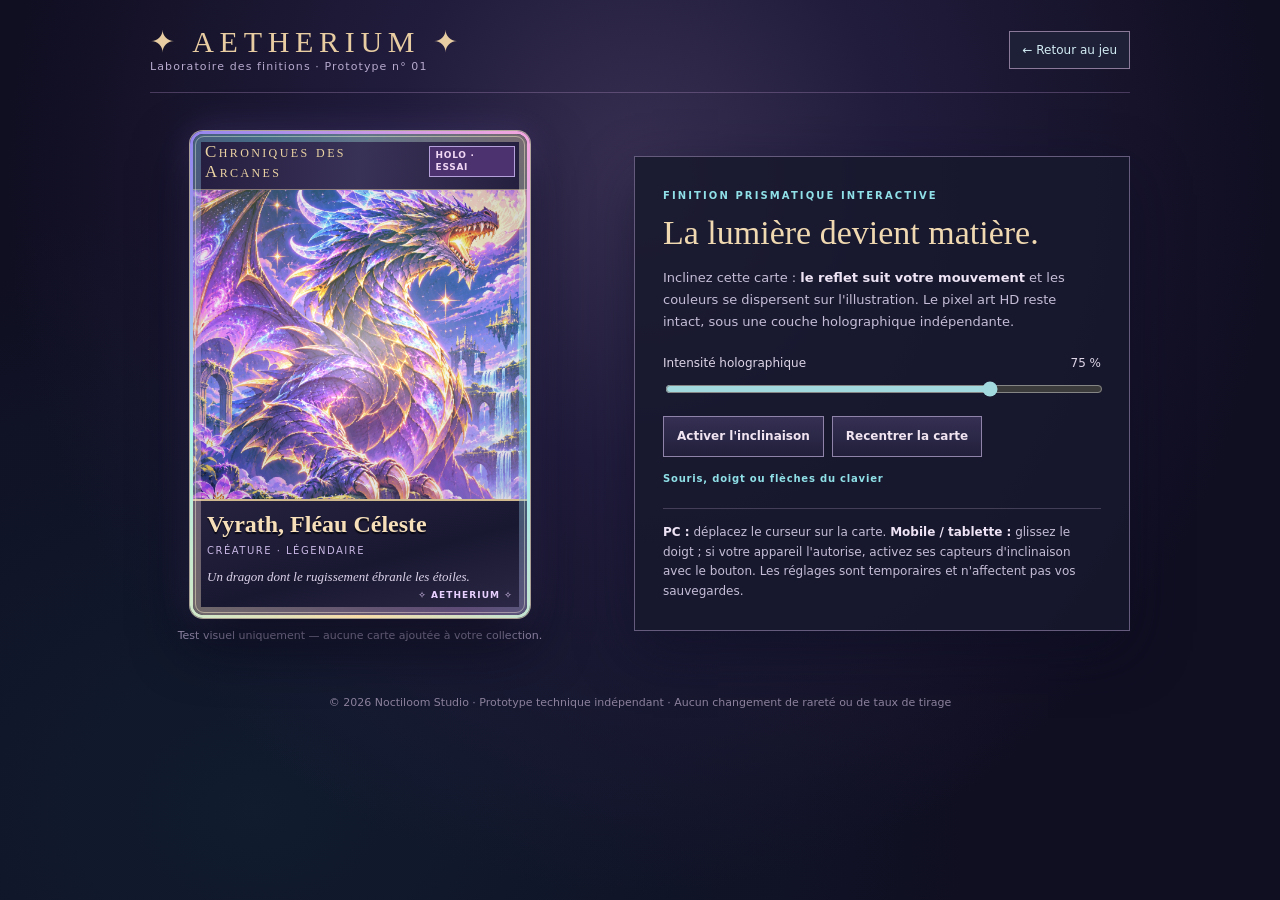
==== holographie.html @ a3ad3810 "feat: isolated interactive holographic card prototype (responsive, foil tilt, reduced motion)" ====
<!doctype html>
<html lang="fr">
<head>
  <meta charset="utf-8">
  <meta name="viewport" content="width=device-width,initial-scale=1,viewport-fit=cover">
  <meta name="theme-color" content="#100e21">
  <title>Aetherium — Prototype holographique</title>
  <style>
    :root{color-scheme:dark;font-family:Georgia,"Times New Roman",serif}
    *{box-sizing:border-box}
    body{margin:0;min-height:100dvh;color:#f1e7fa;background:
      radial-gradient(ellipse at 50% 20%,#393052 0%,#211c3c 28%,transparent 70%),
      radial-gradient(ellipse at 20% 90%,#123a4d50,transparent 53%),
      #100e21}
    .page{width:min(1020px,100%);margin:0 auto;padding:24px max(20px,env(safe-area-inset-right)) 32px;display:flex;flex-direction:column;gap:20px}
    header{display:flex;justify-content:space-between;align-items:center;gap:14px;border-bottom:1px solid #bc99d04d;padding-bottom:16px}
    .brand{font-variant:small-caps;letter-spacing:.19em;color:#e9cda2;font-size:clamp(20px,3vw,30px)}
    .brand small{display:block;font-variant:normal;letter-spacing:.1em;font:11px/1.5 system-ui,sans-serif;color:#b7aacd}
    a{color:#d3ecf4}a:focus-visible,button:focus-visible,input:focus-visible,.card:focus-visible{outline:2px solid #8df5f1;outline-offset:5px}
    .back{font:12px/1.5 system-ui,sans-serif;text-decoration:none;border:1px solid #8b799a;padding:9px 12px;background:#1d2037;white-space:nowrap}
    main{display:grid;grid-template-columns:minmax(270px,420px) minmax(260px,1fr);align-items:center;justify-content:center;gap:clamp(18px,5vw,65px)}
    .stage{min-width:0;display:grid;justify-items:center;perspective:1200px;padding:18px 20px 30px;touch-action:pan-y;user-select:none;-webkit-user-select:none}
    .card{--x:50%;--y:50%;--rx:0deg;--ry:0deg;--a:0deg;--strength:.75;position:relative;isolation:isolate;display:flex;flex-direction:column;width:min(100%,340px);aspect-ratio:3/4.3;border:3px solid transparent;border-radius:13px;overflow:hidden;cursor:crosshair;transform:rotateX(var(--rx)) rotateY(var(--ry));transform-style:preserve-3d;transition:transform 280ms ease,box-shadow 280ms ease;
      background:linear-gradient(160deg,#352d52,#100f28) padding-box,conic-gradient(from var(--a),#f8dca7,#a7f5ed,#9587ee,#f3a7df,#8dedff,#f8dca7) border-box;
      box-shadow:0 0 0 1px #f5e7c9a8,0 24px 55px #070817c9,0 0 35px #9f82e643}
    .card::before{content:"";pointer-events:none;position:absolute;z-index:7;inset:2px;border:1px solid #fff6cd80;border-radius:9px}
    .card::after{content:"";pointer-events:none;position:absolute;z-index:9;inset:0;background:radial-gradient(ellipse 36% 38% at var(--x) var(--y),#ffffffbd,transparent 65%);mix-blend-mode:soft-light;opacity:calc(var(--strength) * .95)}
    .card-top{display:flex;justify-content:space-between;align-items:center;gap:10px;padding:8px 12px 7px;position:relative;z-index:2;border-bottom:1px solid #e6cda582;
      background:linear-gradient(95deg,#241d3f,#393257,#241e3e);color:#ebd3a3;font-size:clamp(12px,2.8vw,17px);letter-spacing:.14em;font-variant:small-caps}
    .mark{font:600 9px/1.3 system-ui,sans-serif;letter-spacing:.08em;color:#f1d7f4;background:#4c3370;padding:3px 6px;border:1px solid #b6a0dc}
    .art{position:relative;flex:1;min-height:0;overflow:hidden;isolation:isolate;background:#15152b;border-bottom:2px solid #d1b98f}
    .art img{display:block;width:100%;height:100%;object-fit:cover;object-position:50% 45%;image-rendering:auto;transform:scale(1.02);filter:none}
    .art .depth{position:absolute;inset:0;pointer-events:none;z-index:1;background:radial-gradient(ellipse at 49% 45%,transparent 28%,#0f123a35 88%)}
    .art .foil{position:absolute;inset:-2%;z-index:2;pointer-events:none;opacity:calc(var(--strength) * .9);mix-blend-mode:screen;
      background:
        repeating-linear-gradient(calc(var(--a) + 70deg),transparent 0 5px,#8ccefc0b 6px,#f6a5fd10 7px,transparent 9px),
        linear-gradient(calc(var(--a) + 35deg),transparent 14%,#d18afe28 23%,#84f6ed69 37%,#fcf5b061 47%,#e184f083 56%,#8edbec55 67%,transparent 78%);
      background-size:100% 100%,185% 185%;
      background-position:center, var(--x) var(--y);
      filter:saturate(1.3)}
    .art .spectral{position:absolute;z-index:3;inset:0;pointer-events:none;opacity:calc(var(--strength) * .9);mix-blend-mode:color-dodge;
      background:radial-gradient(ellipse 52% 36% at var(--x) var(--y),#eafcf7aa 0%,#d3beec33 35%,transparent 75%)}
    .art .facet{position:absolute;inset:0;z-index:4;pointer-events:none;opacity:calc(var(--strength) * .55);mix-blend-mode:screen;
      background:conic-gradient(from var(--a) at 52% 45%,transparent 0deg 48deg,#6bf5f333 65deg,transparent 92deg 180deg,#f6acee4d 203deg,transparent 225deg 290deg,#edcd7e32 315deg,transparent 340deg)}
    .details{position:relative;z-index:2;padding:10px 14px 14px;min-height:110px;display:flex;flex-direction:column;gap:4px;
      background:linear-gradient(165deg,#26223e,#191831 54%,#2d2947)}
    .details h1{font-size:clamp(18px,4.8vw,24px);line-height:1.13;margin:0;color:#f6dfb9;text-shadow:0 2px 1px #080714}
    .details .type{font:10px/1.5 system-ui,sans-serif;letter-spacing:.15em;text-transform:uppercase;color:#c8b7e4}
    .details p{margin:5px 0 0;font:italic clamp(11px,2.6vw,13px)/1.5 Georgia,serif;color:#ddd3eb}
    .seal{margin-top:auto;align-self:flex-end;font:600 9px/1.2 system-ui,sans-serif;letter-spacing:.12em;color:#e9d1ff}
    .card .iridescent{position:absolute;z-index:8;inset:0;pointer-events:none;border:8px solid transparent;border-image:linear-gradient(calc(var(--a) + 45deg),#f8e7c6a3,#70d9e2a8,#ce9ae28c,#f8e7c6a3) 1;opacity:calc(var(--strength) * .8)}
    .note{font:11px/1.5 system-ui,sans-serif;color:#ab9fc0;text-align:center;margin:10px 0 0}
    .panel{padding:clamp(15px,2.7vw,28px);background:#17182dd9;border:1px solid #645b7d;box-shadow:0 20px 55px #0a0c217a}
    .eyebrow{font:600 10px/1.4 system-ui,sans-serif;letter-spacing:.21em;color:#8fe0e7;text-transform:uppercase}
    h2{font-size:clamp(24px,3.6vw,34px);font-weight:400;line-height:1.2;color:#f0d9b1;margin:10px 0 12px}
    .panel p{font:13px/1.7 system-ui,sans-serif;color:#c5bdd7}
    .panel strong{color:#eee4f5}
    .panel .controls{margin:21px 0 0;display:flex;flex-direction:column;gap:15px}
    .control-label{display:flex;justify-content:space-between;align-items:center;font:12px/1.5 system-ui,sans-serif;color:#ded5e7;margin-bottom:7px}
    input[type=range]{width:100%;accent-color:#a1d9de;cursor:pointer}
    button{font:600 12px/1.4 system-ui,sans-serif;padding:11px 13px;color:#f2e5f2;border:1px solid #8f83a9;background:linear-gradient(#363054,#211f3a);cursor:pointer}
    button:disabled{opacity:.48;cursor:not-allowed}
    .buttons{display:flex;gap:8px;flex-wrap:wrap}
    .help{margin-top:18px;border-top:1px solid #6d607e87;padding-top:14px}
    .help p{font-size:12px;line-height:1.65;margin:0}
    #status{min-height:18px}
    footer{font:11px/1.6 system-ui,sans-serif;text-align:center;color:#8c819d}
    @media(max-width:700px){
      .page{padding:14px 15px 24px;gap:14px}
      main{grid-template-columns:1fr;gap:0}
      .stage{padding:8px 12px 24px}
      .card{width:min(76vw,335px)}
      .panel{max-width:500px;margin:auto}
      .back{font-size:11px}
    }
    @media(max-width:400px){.card{width:min(83vw,320px)}.details{min-height:99px;padding:9px 12px 11px}}
    @media(prefers-reduced-motion:reduce){
      *,*::before,*::after{animation:none!important;transition:none!important;scroll-behavior:auto!important}
      .card{transform:none!important}
    }
  </style>
</head>
<body>
  <div class="page">
    <header>
      <div class="brand">✦ AETHERIUM ✦<small>Laboratoire des finitions · Prototype n° 01</small></div>
      <a class="back" href="./">← Retour au jeu</a>
    </header>
    <main>
      <div class="stage">
        <article id="card" class="card" tabindex="0" aria-label="Prototype de carte holographique Vyrath, Fléau Céleste. Déplacez la souris, le doigt, ou utilisez les flèches du clavier.">
          <div class="card-top"><span>Chroniques des Arcanes</span><span class="mark">HOLO · ESSAI</span></div>
          <div class="art">
            <img src="./assets/cards/vyrath-fleau-celeste.webp" alt="Illustration originale en pixel art HD de Vyrath, Fléau Céleste" draggable="false">
            <div class="depth"></div><div class="foil"></div><div class="facet"></div><div class="spectral"></div>
          </div>
          <div class="details">
            <h1>Vyrath, Fléau Céleste</h1>
            <div class="type">Créature · Légendaire</div>
            <p>Un dragon dont le rugissement ébranle les étoiles.</p>
            <div class="seal">✧ AETHERIUM ✧</div>
          </div>
          <div class="iridescent"></div>
        </article>
        <p class="note">Test visuel uniquement — aucune carte ajoutée à votre collection.</p>
      </div>
      <section class="panel" aria-label="Réglages du prototype">
        <span class="eyebrow">Finition prismatique interactive</span>
        <h2>La lumière devient matière.</h2>
        <p>Inclinez cette carte : <strong>le reflet suit votre mouvement</strong> et les couleurs se dispersent sur l'illustration. Le pixel art HD reste intact, sous une couche holographique indépendante.</p>
        <div class="controls">
          <div>
            <label class="control-label" for="intensity"><span>Intensité holographique</span><output id="value" for="intensity">75 %</output></label>
            <input id="intensity" type="range" min="0" max="100" value="75" step="5">
          </div>
          <div class="buttons">
            <button id="tilt" type="button" hidden>Activer l'inclinaison</button>
            <button id="reset" type="button">Recentrer la carte</button>
          </div>
          <div id="status" role="status" aria-live="polite" class="eyebrow" style="letter-spacing:.08em;text-transform:none">Souris, doigt ou flèches du clavier</div>
        </div>
        <div class="help">
          <p><strong>PC :</strong> déplacez le curseur sur la carte. <strong>Mobile / tablette :</strong> glissez le doigt ; si votre appareil l'autorise, activez ses capteurs d'inclinaison avec le bouton. Les réglages sont temporaires et n'affectent pas vos sauvegardes.</p>
        </div>
      </section>
    </main>
    <footer>© 2026 Noctiloom Studio · Prototype technique indépendant · Aucun changement de rareté ou de taux de tirage</footer>
  </div>
  <script>
  (() => {
    'use strict';
    const card=document.querySelector('#card');
    const intensity=document.querySelector('#intensity');
    const value=document.querySelector('#value');
    const tilt=document.querySelector('#tilt');
    const reset=document.querySelector('#reset');
    const status=document.querySelector('#status');
    const reduced=window.matchMedia('(prefers-reduced-motion: reduce)').matches;
    const canOrient=typeof window.DeviceOrientationEvent !== 'undefined' && window.isSecureContext;
    let gyro=false, pending=0, lastX=.5, lastY=.5;
    const clamp=(x,min,max)=>Math.max(min,Math.min(max,x));
    function render(x,y){
      lastX=clamp(x,0,1);lastY=clamp(y,0,1);
      if(pending)cancelAnimationFrame(pending);
      pending=requestAnimationFrame(()=>{
        pending=0;
        card.style.setProperty('--x',(lastX*100).toFixed(2)+'%');
        card.style.setProperty('--y',(lastY*100).toFixed(2)+'%');
        card.style.setProperty('--a',Math.round((lastX*.75+lastY*.25)*360)+'deg');
        card.style.setProperty('--ry',reduced?'0deg':((lastX-.5)*24).toFixed(2)+'deg');
        card.style.setProperty('--rx',reduced?'0deg':((.5-lastY)*20).toFixed(2)+'deg');
      });
    }
    function point(event){
      if(gyro)return;
      const rect=card.getBoundingClientRect();
      render((event.clientX-rect.left)/rect.width,(event.clientY-rect.top)/rect.height);
    }
    card.addEventListener('pointermove',point,{passive:true});
    card.addEventListener('pointerdown',point,{passive:true});
    card.addEventListener('pointerleave',e=>{if(!gyro && e.pointerType==='mouse')render(.5,.5)});
    card.addEventListener('keydown',e=>{
      const step=.08;
      const changes={ArrowLeft:[-step,0],ArrowRight:[step,0],ArrowUp:[0,-step],ArrowDown:[0,step]};
      if(!changes[e.key])return;
      e.preventDefault();render(lastX+changes[e.key][0],lastY+changes[e.key][1]);
    });
    intensity.addEventListener('input',()=>{
      const v=Number(intensity.value);card.style.setProperty('--strength',(v/100).toFixed(2));value.textContent=v+' %';
    });
    reset.addEventListener('click',()=>{gyro=false;render(.5,.5);status.textContent='Carte recentrée — contrôle tactile / souris';tilt.textContent='Activer l’inclinaison'});
    function orient(e){
      if(!gyro||e.gamma==null||e.beta==null)return;
      render(clamp(.5+e.gamma/80,.03,.97),clamp(.5+(e.beta-35)/100,.03,.97));
    }
    if(canOrient){
      tilt.hidden=false;
      tilt.addEventListener('click',async()=>{
        if(gyro){gyro=false;tilt.textContent='Activer l’inclinaison';status.textContent='Contrôle tactile / souris';return}
        try{
          if(typeof DeviceOrientationEvent.requestPermission==='function'){
            const permission=await DeviceOrientationEvent.requestPermission();
            if(permission!=='granted'){status.textContent='Capteur refusé : le glissement du doigt reste disponible.';return}
          }
          if(!window.__aetheriumHoloOrientationBound){
            window.addEventListener('deviceorientation',orient,{passive:true});
            window.__aetheriumHoloOrientationBound=true;
          }
          gyro=true;tilt.textContent='Désactiver l’inclinaison';status.textContent='Inclinaison active (si capteur disponible)';
        }catch(_){status.textContent='Capteur indisponible : utilisez votre doigt.'}
      });
    }
    document.addEventListener('visibilitychange',()=>{if(document.hidden){gyro=false;render(.5,.5)}});
    render(.5,.5);
  })();
  </script>
</body>
</html>
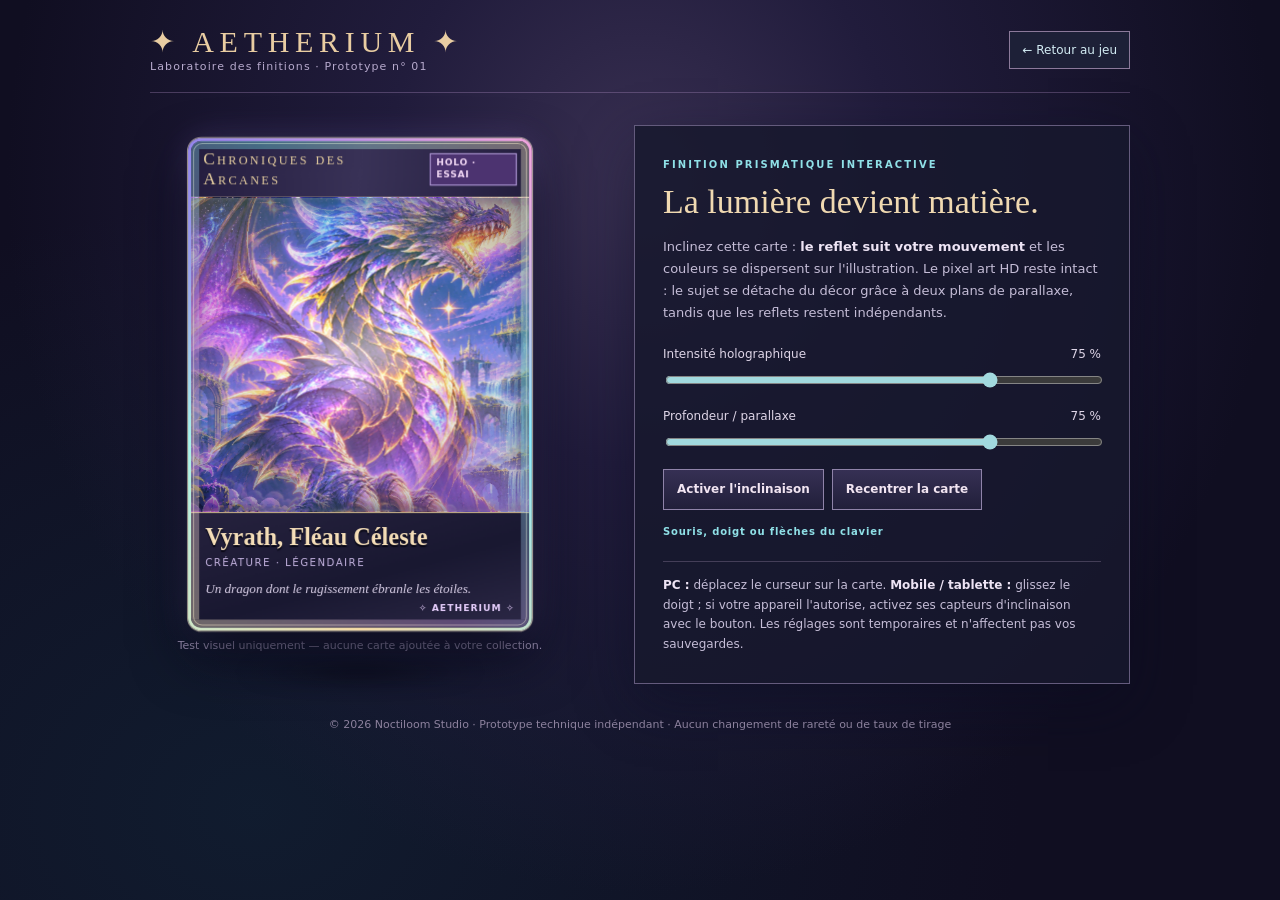
==== commit 6cf23173: "feat(holo): layered 2.5D parallax, adjustable depth and responsive lighting" ====
--- a/holographie.html
+++ b/holographie.html
@@ -19,28 +19,37 @@
     a{color:#d3ecf4}a:focus-visible,button:focus-visible,input:focus-visible,.card:focus-visible{outline:2px solid #8df5f1;outline-offset:5px}
     .back{font:12px/1.5 system-ui,sans-serif;text-decoration:none;border:1px solid #8b799a;padding:9px 12px;background:#1d2037;white-space:nowrap}
     main{display:grid;grid-template-columns:minmax(270px,420px) minmax(260px,1fr);align-items:center;justify-content:center;gap:clamp(18px,5vw,65px)}
-    .stage{min-width:0;display:grid;justify-items:center;perspective:1200px;padding:18px 20px 30px;touch-action:pan-y;user-select:none;-webkit-user-select:none}
-    .card{--x:50%;--y:50%;--rx:0deg;--ry:0deg;--a:0deg;--strength:.75;position:relative;isolation:isolate;display:flex;flex-direction:column;width:min(100%,340px);aspect-ratio:3/4.3;border:3px solid transparent;border-radius:13px;overflow:hidden;cursor:crosshair;transform:rotateX(var(--rx)) rotateY(var(--ry));transform-style:preserve-3d;transition:transform 280ms ease,box-shadow 280ms ease;
+    .stage{min-width:0;display:grid;justify-items:center;perspective:1050px;padding:28px 20px 42px;touch-action:pan-y;user-select:none;-webkit-user-select:none;position:relative}
+    .stage::before{content:"";position:absolute;pointer-events:none;bottom:11px;left:50%;width:min(65%,240px);height:26px;transform:translateX(-50%);border-radius:50%;background:radial-gradient(ellipse,#03030caf,transparent 70%);filter:blur(9px)}
+    .card{--x:50%;--y:50%;--rx:0deg;--ry:0deg;--a:0deg;--strength:.75;--bgx:0px;--bgy:0px;--fgx:0px;--fgy:0px;--shadowx:0px;--shadowy:0px;position:relative;isolation:isolate;display:flex;flex-direction:column;width:min(100%,340px);aspect-ratio:3/4.3;border:3px solid transparent;border-radius:13px;overflow:hidden;cursor:crosshair;transform:rotateX(var(--rx)) rotateY(var(--ry)) translateZ(12px);transform-style:preserve-3d;transition:transform 160ms ease-out,box-shadow 160ms ease-out;will-change:transform;
       background:linear-gradient(160deg,#352d52,#100f28) padding-box,conic-gradient(from var(--a),#f8dca7,#a7f5ed,#9587ee,#f3a7df,#8dedff,#f8dca7) border-box;
-      box-shadow:0 0 0 1px #f5e7c9a8,0 24px 55px #070817c9,0 0 35px #9f82e643}
+      box-shadow:0 0 0 1px #f5e7c9a8,var(--shadowx) calc(24px + var(--shadowy)) 55px #070817d9,0 0 35px #9f82e643}
     .card::before{content:"";pointer-events:none;position:absolute;z-index:7;inset:2px;border:1px solid #fff6cd80;border-radius:9px}
     .card::after{content:"";pointer-events:none;position:absolute;z-index:9;inset:0;background:radial-gradient(ellipse 36% 38% at var(--x) var(--y),#ffffffbd,transparent 65%);mix-blend-mode:soft-light;opacity:calc(var(--strength) * .95)}
     .card-top{display:flex;justify-content:space-between;align-items:center;gap:10px;padding:8px 12px 7px;position:relative;z-index:2;border-bottom:1px solid #e6cda582;
       background:linear-gradient(95deg,#241d3f,#393257,#241e3e);color:#ebd3a3;font-size:clamp(12px,2.8vw,17px);letter-spacing:.14em;font-variant:small-caps}
     .mark{font:600 9px/1.3 system-ui,sans-serif;letter-spacing:.08em;color:#f1d7f4;background:#4c3370;padding:3px 6px;border:1px solid #b6a0dc}
     .art{position:relative;flex:1;min-height:0;overflow:hidden;isolation:isolate;background:#15152b;border-bottom:2px solid #d1b98f}
-    .art img{display:block;width:100%;height:100%;object-fit:cover;object-position:50% 45%;image-rendering:auto;transform:scale(1.02);filter:none}
-    .art .depth{position:absolute;inset:0;pointer-events:none;z-index:1;background:radial-gradient(ellipse at 49% 45%,transparent 28%,#0f123a35 88%)}
-    .art .foil{position:absolute;inset:-2%;z-index:2;pointer-events:none;opacity:calc(var(--strength) * .9);mix-blend-mode:screen;
+    .art img{display:block;width:100%;height:100%;object-fit:cover;object-position:50% 45%;image-rendering:auto;filter:none}
+    /* A 2.5D pass uses the same approved illustration twice, at different depths.
+       The central mask keeps the subject in front while outer scenery falls behind.
+       No blur or resampling is baked into the original pixel-art asset. */
+    .art .backdrop{position:absolute;inset:0;z-index:0;transform:translate3d(var(--bgx),var(--bgy),0) scale(1.095);transition:transform 115ms ease-out}
+    .art .foreground{position:absolute;inset:0;z-index:2;transform:translate3d(var(--fgx),var(--fgy),0) scale(1.045);transition:transform 115ms ease-out;
+      -webkit-mask-image:radial-gradient(ellipse 63% 67% at 52% 49%,#000 33%,#000e 50%,#0008 69%,transparent 97%);
+      mask-image:radial-gradient(ellipse 63% 67% at 52% 49%,#000 33%,#000e 50%,#0008 69%,transparent 97%)}
+    .art .depth{position:absolute;inset:0;pointer-events:none;z-index:3;background:radial-gradient(ellipse at 49% 45%,transparent 28%,#0f123a55 88%)}
+    .art .depth::before{content:"";position:absolute;inset:0;box-shadow:inset 0 0 24px #08091ed9,inset 0 0 4px #d8b9f273;pointer-events:none}
+    .art .foil{position:absolute;inset:-2%;z-index:4;pointer-events:none;opacity:calc(var(--strength) * .9);mix-blend-mode:screen;
       background:
         repeating-linear-gradient(calc(var(--a) + 70deg),transparent 0 5px,#8ccefc0b 6px,#f6a5fd10 7px,transparent 9px),
         linear-gradient(calc(var(--a) + 35deg),transparent 14%,#d18afe28 23%,#84f6ed69 37%,#fcf5b061 47%,#e184f083 56%,#8edbec55 67%,transparent 78%);
       background-size:100% 100%,185% 185%;
       background-position:center, var(--x) var(--y);
       filter:saturate(1.3)}
-    .art .spectral{position:absolute;z-index:3;inset:0;pointer-events:none;opacity:calc(var(--strength) * .9);mix-blend-mode:color-dodge;
+    .art .spectral{position:absolute;z-index:6;inset:0;pointer-events:none;opacity:calc(var(--strength) * .9);mix-blend-mode:color-dodge;
       background:radial-gradient(ellipse 52% 36% at var(--x) var(--y),#eafcf7aa 0%,#d3beec33 35%,transparent 75%)}
-    .art .facet{position:absolute;inset:0;z-index:4;pointer-events:none;opacity:calc(var(--strength) * .55);mix-blend-mode:screen;
+    .art .facet{position:absolute;inset:0;z-index:5;pointer-events:none;opacity:calc(var(--strength) * .55);mix-blend-mode:screen;
       background:conic-gradient(from var(--a) at 52% 45%,transparent 0deg 48deg,#6bf5f333 65deg,transparent 92deg 180deg,#f6acee4d 203deg,transparent 225deg 290deg,#edcd7e32 315deg,transparent 340deg)}
     .details{position:relative;z-index:2;padding:10px 14px 14px;min-height:110px;display:flex;flex-direction:column;gap:4px;
       background:linear-gradient(165deg,#26223e,#191831 54%,#2d2947)}
@@ -91,7 +100,8 @@
         <article id="card" class="card" tabindex="0" aria-label="Prototype de carte holographique Vyrath, Fléau Céleste. Déplacez la souris, le doigt, ou utilisez les flèches du clavier.">
           <div class="card-top"><span>Chroniques des Arcanes</span><span class="mark">HOLO · ESSAI</span></div>
           <div class="art">
-            <img src="./assets/cards/vyrath-fleau-celeste.webp" alt="Illustration originale en pixel art HD de Vyrath, Fléau Céleste" draggable="false">
+            <img class="backdrop" src="./assets/cards/vyrath-fleau-celeste.webp" alt="Illustration originale en pixel art HD de Vyrath, Fléau Céleste" draggable="false">
+            <img class="foreground" src="./assets/cards/vyrath-fleau-celeste.webp" alt="" aria-hidden="true" draggable="false">
             <div class="depth"></div><div class="foil"></div><div class="facet"></div><div class="spectral"></div>
           </div>
           <div class="details">
@@ -107,11 +117,15 @@
       <section class="panel" aria-label="Réglages du prototype">
         <span class="eyebrow">Finition prismatique interactive</span>
         <h2>La lumière devient matière.</h2>
-        <p>Inclinez cette carte : <strong>le reflet suit votre mouvement</strong> et les couleurs se dispersent sur l'illustration. Le pixel art HD reste intact, sous une couche holographique indépendante.</p>
+        <p>Inclinez cette carte : <strong>le reflet suit votre mouvement</strong> et les couleurs se dispersent sur l'illustration. Le pixel art HD reste intact : le sujet se détache du décor grâce à deux plans de parallaxe, tandis que les reflets restent indépendants.</p>
         <div class="controls">
           <div>
             <label class="control-label" for="intensity"><span>Intensité holographique</span><output id="value" for="intensity">75 %</output></label>
             <input id="intensity" type="range" min="0" max="100" value="75" step="5">
+          </div>
+          <div>
+            <label class="control-label" for="depth"><span>Profondeur / parallaxe</span><output id="depth-value" for="depth">75 %</output></label>
+            <input id="depth" type="range" min="0" max="100" value="75" step="5">
           </div>
           <div class="buttons">
             <button id="tilt" type="button" hidden>Activer l'inclinaison</button>
@@ -132,6 +146,8 @@
     const card=document.querySelector('#card');
     const intensity=document.querySelector('#intensity');
     const value=document.querySelector('#value');
+    const depth=document.querySelector('#depth');
+    const depthValue=document.querySelector('#depth-value');
     const tilt=document.querySelector('#tilt');
     const reset=document.querySelector('#reset');
     const status=document.querySelector('#status');
@@ -147,8 +163,16 @@
         card.style.setProperty('--x',(lastX*100).toFixed(2)+'%');
         card.style.setProperty('--y',(lastY*100).toFixed(2)+'%');
         card.style.setProperty('--a',Math.round((lastX*.75+lastY*.25)*360)+'deg');
-        card.style.setProperty('--ry',reduced?'0deg':((lastX-.5)*24).toFixed(2)+'deg');
-        card.style.setProperty('--rx',reduced?'0deg':((.5-lastY)*20).toFixed(2)+'deg');
+        const amount=reduced?0:Number(depth.value)/100;
+        const dx=(lastX-.5)*2,dy=(lastY-.5)*2;
+        card.style.setProperty('--bgx',(-dx*5*amount).toFixed(2)+'px');
+        card.style.setProperty('--bgy',(-dy*5*amount).toFixed(2)+'px');
+        card.style.setProperty('--fgx',(dx*12*amount).toFixed(2)+'px');
+        card.style.setProperty('--fgy',(dy*10*amount).toFixed(2)+'px');
+        card.style.setProperty('--shadowx',(-dx*16*amount).toFixed(2)+'px');
+        card.style.setProperty('--shadowy',(-dy*6*amount).toFixed(2)+'px');
+        card.style.setProperty('--ry',reduced?'0deg':(dx*15*amount).toFixed(2)+'deg');
+        card.style.setProperty('--rx',reduced?'0deg':(-dy*13*amount).toFixed(2)+'deg');
       });
     }
     function point(event){
@@ -168,6 +192,7 @@
     intensity.addEventListener('input',()=>{
       const v=Number(intensity.value);card.style.setProperty('--strength',(v/100).toFixed(2));value.textContent=v+' %';
     });
+    depth.addEventListener('input',()=>{depthValue.textContent=depth.value+' %';render(lastX,lastY)});
     reset.addEventListener('click',()=>{gyro=false;render(.5,.5);status.textContent='Carte recentrée — contrôle tactile / souris';tilt.textContent='Activer l’inclinaison'});
     function orient(e){
       if(!gyro||e.gamma==null||e.beta==null)return;
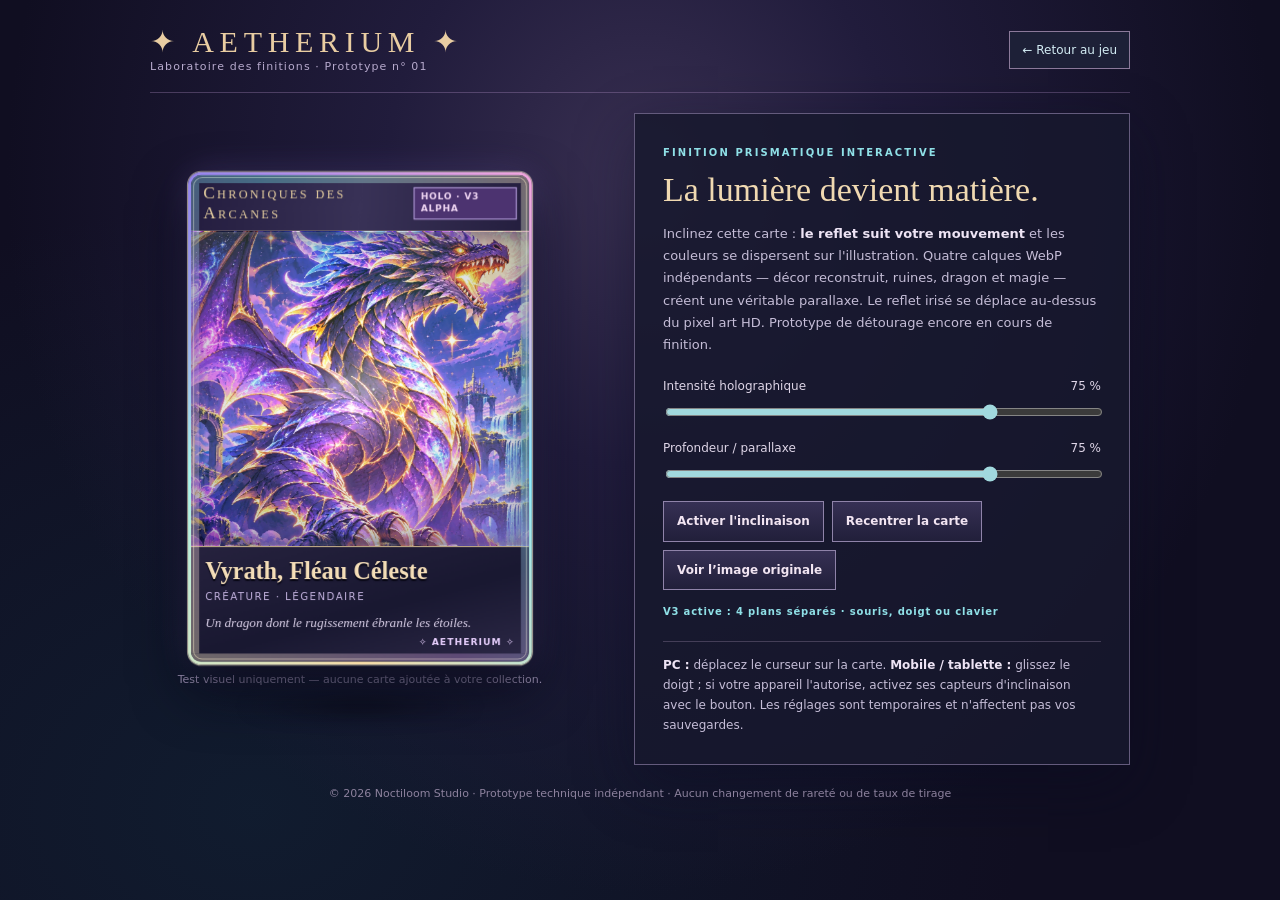
==== commit 1e03c15e: "feat: Vyrath holography V3 alpha with true RGBA layers and A/B static comparison" ====
--- a/holographie.html
+++ b/holographie.html
@@ -21,7 +21,7 @@
     main{display:grid;grid-template-columns:minmax(270px,420px) minmax(260px,1fr);align-items:center;justify-content:center;gap:clamp(18px,5vw,65px)}
     .stage{min-width:0;display:grid;justify-items:center;perspective:1050px;padding:28px 20px 42px;touch-action:pan-y;user-select:none;-webkit-user-select:none;position:relative}
     .stage::before{content:"";position:absolute;pointer-events:none;bottom:11px;left:50%;width:min(65%,240px);height:26px;transform:translateX(-50%);border-radius:50%;background:radial-gradient(ellipse,#03030caf,transparent 70%);filter:blur(9px)}
-    .card{--x:50%;--y:50%;--rx:0deg;--ry:0deg;--a:0deg;--strength:.75;--bgx:0px;--bgy:0px;--fgx:0px;--fgy:0px;--shadowx:0px;--shadowy:0px;position:relative;isolation:isolate;display:flex;flex-direction:column;width:min(100%,340px);aspect-ratio:3/4.3;border:3px solid transparent;border-radius:13px;overflow:hidden;cursor:crosshair;transform:rotateX(var(--rx)) rotateY(var(--ry)) translateZ(12px);transform-style:preserve-3d;transition:transform 160ms ease-out,box-shadow 160ms ease-out;will-change:transform;
+    .card{--x:50%;--y:50%;--rx:0deg;--ry:0deg;--a:0deg;--strength:.75;--bgx:0px;--bgy:0px;--fgx:0px;--fgy:0px;--mdx:0px;--mdy:0px;--mgx:0px;--mgy:0px;--shadowx:0px;--shadowy:0px;position:relative;isolation:isolate;display:flex;flex-direction:column;width:min(100%,340px);aspect-ratio:3/4.3;border:3px solid transparent;border-radius:13px;overflow:hidden;cursor:crosshair;transform:rotateX(var(--rx)) rotateY(var(--ry)) translateZ(12px);transform-style:preserve-3d;transition:transform 160ms ease-out,box-shadow 160ms ease-out;will-change:transform;
       background:linear-gradient(160deg,#352d52,#100f28) padding-box,conic-gradient(from var(--a),#f8dca7,#a7f5ed,#9587ee,#f3a7df,#8dedff,#f8dca7) border-box;
       box-shadow:0 0 0 1px #f5e7c9a8,var(--shadowx) calc(24px + var(--shadowy)) 55px #070817d9,0 0 35px #9f82e643}
     .card::before{content:"";pointer-events:none;position:absolute;z-index:7;inset:2px;border:1px solid #fff6cd80;border-radius:9px}
@@ -30,26 +30,30 @@
       background:linear-gradient(95deg,#241d3f,#393257,#241e3e);color:#ebd3a3;font-size:clamp(12px,2.8vw,17px);letter-spacing:.14em;font-variant:small-caps}
     .mark{font:600 9px/1.3 system-ui,sans-serif;letter-spacing:.08em;color:#f1d7f4;background:#4c3370;padding:3px 6px;border:1px solid #b6a0dc}
     .art{position:relative;flex:1;min-height:0;overflow:hidden;isolation:isolate;background:#15152b;border-bottom:2px solid #d1b98f}
-    .art img{display:block;width:100%;height:100%;object-fit:cover;object-position:50% 45%;image-rendering:auto;filter:none}
-    /* A 2.5D pass uses the same approved illustration twice, at different depths.
-       The central mask keeps the subject in front while outer scenery falls behind.
-       No blur or resampling is baked into the original pixel-art asset. */
-    .art .backdrop{position:absolute;inset:0;z-index:0;transform:translate3d(var(--bgx),var(--bgy),0) scale(1.095);transition:transform 115ms ease-out}
-    .art .foreground{position:absolute;inset:0;z-index:2;transform:translate3d(var(--fgx),var(--fgy),0) scale(1.045);transition:transform 115ms ease-out;
-      -webkit-mask-image:radial-gradient(ellipse 63% 67% at 52% 49%,#000 33%,#000e 50%,#0008 69%,transparent 97%);
-      mask-image:radial-gradient(ellipse 63% 67% at 52% 49%,#000 33%,#000e 50%,#0008 69%,transparent 97%)}
-    .art .depth{position:absolute;inset:0;pointer-events:none;z-index:3;background:radial-gradient(ellipse at 49% 45%,transparent 28%,#0f123a55 88%)}
-    .art .depth::before{content:"";position:absolute;inset:0;box-shadow:inset 0 0 24px #08091ed9,inset 0 0 4px #d8b9f273;pointer-events:none}
-    .art .foil{position:absolute;inset:-2%;z-index:4;pointer-events:none;opacity:calc(var(--strength) * .9);mix-blend-mode:screen;
+    .art img{display:block;position:absolute;inset:0;width:100%;height:100%;object-fit:cover;object-position:50% 45%;image-rendering:auto;filter:none;pointer-events:none}
+    /* V3: four physically independent, transparent authored layers.
+       The original source art remains the fallback and comparison baseline.
+       Matching image transforms preserve pixel alignment at neutral tilt. */
+    .art .fallback{z-index:0;transform:scale(1.085);transition:opacity 180ms ease}
+    .art .layer{opacity:0;transform-origin:center;transition:transform 105ms ease-out,opacity 220ms ease}
+    .art.has-layers:not(.is-flat) .layer{opacity:1}
+    .art.has-layers:not(.is-flat) .fallback{opacity:0}
+    .art .backdrop{z-index:1;transform:translate3d(var(--bgx),var(--bgy),0) scale(1.085)}
+    .art .midground{z-index:2;transform:translate3d(var(--mdx),var(--mdy),0) scale(1.085)}
+    .art .foreground{z-index:3;transform:translate3d(var(--fgx),var(--fgy),0) scale(1.085)}
+    .art .magic{z-index:4;transform:translate3d(var(--mgx),var(--mgy),0) scale(1.085);mix-blend-mode:screen}
+    .art .depth{position:absolute;inset:0;pointer-events:none;z-index:5;background:radial-gradient(ellipse at 49% 45%,transparent 28%,#0f123a45 88%)}
+    .art .depth::before{content:"";position:absolute;inset:0;box-shadow:inset 0 0 24px #08091ec1,inset 0 0 4px #d8b9f273;pointer-events:none}
+    .art .foil{position:absolute;inset:-2%;z-index:6;pointer-events:none;opacity:calc(var(--strength) * .75);mix-blend-mode:screen;
       background:
-        repeating-linear-gradient(calc(var(--a) + 70deg),transparent 0 5px,#8ccefc0b 6px,#f6a5fd10 7px,transparent 9px),
-        linear-gradient(calc(var(--a) + 35deg),transparent 14%,#d18afe28 23%,#84f6ed69 37%,#fcf5b061 47%,#e184f083 56%,#8edbec55 67%,transparent 78%);
+        repeating-linear-gradient(calc(var(--a) + 70deg),transparent 0 5px,#8ccefc08 6px,#f6a5fd10 7px,transparent 9px),
+        linear-gradient(calc(var(--a) + 35deg),transparent 14%,#d18afe23 23%,#84f6ed55 37%,#fcf5b04d 47%,#e184f06f 56%,#8edbec42 67%,transparent 78%);
       background-size:100% 100%,185% 185%;
       background-position:center, var(--x) var(--y);
-      filter:saturate(1.3)}
-    .art .spectral{position:absolute;z-index:6;inset:0;pointer-events:none;opacity:calc(var(--strength) * .9);mix-blend-mode:color-dodge;
-      background:radial-gradient(ellipse 52% 36% at var(--x) var(--y),#eafcf7aa 0%,#d3beec33 35%,transparent 75%)}
-    .art .facet{position:absolute;inset:0;z-index:5;pointer-events:none;opacity:calc(var(--strength) * .55);mix-blend-mode:screen;
+      filter:saturate(1.25)}
+    .art .spectral{position:absolute;z-index:8;inset:0;pointer-events:none;opacity:calc(var(--strength) * .7);mix-blend-mode:screen;
+      background:radial-gradient(ellipse 40% 30% at var(--x) var(--y),#f2fff2ad 0%,#d3beec26 34%,transparent 74%)}
+    .art .facet{position:absolute;inset:0;z-index:7;pointer-events:none;opacity:calc(var(--strength) * .45);mix-blend-mode:screen;
       background:conic-gradient(from var(--a) at 52% 45%,transparent 0deg 48deg,#6bf5f333 65deg,transparent 92deg 180deg,#f6acee4d 203deg,transparent 225deg 290deg,#edcd7e32 315deg,transparent 340deg)}
     .details{position:relative;z-index:2;padding:10px 14px 14px;min-height:110px;display:flex;flex-direction:column;gap:4px;
       background:linear-gradient(165deg,#26223e,#191831 54%,#2d2947)}
@@ -98,10 +102,13 @@
     <main>
       <div class="stage">
         <article id="card" class="card" tabindex="0" aria-label="Prototype de carte holographique Vyrath, Fléau Céleste. Déplacez la souris, le doigt, ou utilisez les flèches du clavier.">
-          <div class="card-top"><span>Chroniques des Arcanes</span><span class="mark">HOLO · ESSAI</span></div>
+          <div class="card-top"><span>Chroniques des Arcanes</span><span class="mark">HOLO · V3 ALPHA</span></div>
           <div class="art">
-            <img class="backdrop" src="./assets/cards/vyrath-fleau-celeste.webp" alt="Illustration originale en pixel art HD de Vyrath, Fléau Céleste" draggable="false">
-            <img class="foreground" src="./assets/cards/vyrath-fleau-celeste.webp" alt="" aria-hidden="true" draggable="false">
+            <img class="fallback" src="./assets/cards/vyrath-fleau-celeste.webp" alt="Illustration originale en pixel art HD de Vyrath, Fléau Céleste" draggable="false">
+            <img class="layer backdrop" src="./assets/cards/holo/vyrath/background.webp" alt="" aria-hidden="true" draggable="false">
+            <img class="layer midground" src="./assets/cards/holo/vyrath/midground.webp" alt="" aria-hidden="true" draggable="false">
+            <img class="layer foreground" src="./assets/cards/holo/vyrath/subject.webp" alt="" aria-hidden="true" draggable="false">
+            <img class="layer magic" src="./assets/cards/holo/vyrath/magic.webp" alt="" aria-hidden="true" draggable="false">
             <div class="depth"></div><div class="foil"></div><div class="facet"></div><div class="spectral"></div>
           </div>
           <div class="details">
@@ -117,7 +124,7 @@
       <section class="panel" aria-label="Réglages du prototype">
         <span class="eyebrow">Finition prismatique interactive</span>
         <h2>La lumière devient matière.</h2>
-        <p>Inclinez cette carte : <strong>le reflet suit votre mouvement</strong> et les couleurs se dispersent sur l'illustration. Le pixel art HD reste intact : le sujet se détache du décor grâce à deux plans de parallaxe, tandis que les reflets restent indépendants.</p>
+        <p>Inclinez cette carte : <strong>le reflet suit votre mouvement</strong> et les couleurs se dispersent sur l'illustration. Quatre calques WebP indépendants — décor reconstruit, ruines, dragon et magie — créent une véritable parallaxe. Le reflet irisé se déplace au-dessus du pixel art HD. Prototype de détourage encore en cours de finition.</p>
         <div class="controls">
           <div>
             <label class="control-label" for="intensity"><span>Intensité holographique</span><output id="value" for="intensity">75 %</output></label>
@@ -130,6 +137,7 @@
           <div class="buttons">
             <button id="tilt" type="button" hidden>Activer l'inclinaison</button>
             <button id="reset" type="button">Recentrer la carte</button>
+            <button id="compare" type="button" disabled>Voir l’image originale</button>
           </div>
           <div id="status" role="status" aria-live="polite" class="eyebrow" style="letter-spacing:.08em;text-transform:none">Souris, doigt ou flèches du clavier</div>
         </div>
@@ -150,6 +158,9 @@
     const depthValue=document.querySelector('#depth-value');
     const tilt=document.querySelector('#tilt');
     const reset=document.querySelector('#reset');
+    const compare=document.querySelector('#compare');
+    const art=document.querySelector('.art');
+    const layers=[...art.querySelectorAll('img.layer')];
     const status=document.querySelector('#status');
     const reduced=window.matchMedia('(prefers-reduced-motion: reduce)').matches;
     const canOrient=typeof window.DeviceOrientationEvent !== 'undefined' && window.isSecureContext;
@@ -165,10 +176,14 @@
         card.style.setProperty('--a',Math.round((lastX*.75+lastY*.25)*360)+'deg');
         const amount=reduced?0:Number(depth.value)/100;
         const dx=(lastX-.5)*2,dy=(lastY-.5)*2;
-        card.style.setProperty('--bgx',(-dx*5*amount).toFixed(2)+'px');
-        card.style.setProperty('--bgy',(-dy*5*amount).toFixed(2)+'px');
+        card.style.setProperty('--bgx',(-dx*3*amount).toFixed(2)+'px');
+        card.style.setProperty('--bgy',(-dy*3*amount).toFixed(2)+'px');
+        card.style.setProperty('--mdx',(dx*4*amount).toFixed(2)+'px');
+        card.style.setProperty('--mdy',(dy*4*amount).toFixed(2)+'px');
         card.style.setProperty('--fgx',(dx*12*amount).toFixed(2)+'px');
         card.style.setProperty('--fgy',(dy*10*amount).toFixed(2)+'px');
+        card.style.setProperty('--mgx',(dx*17*amount).toFixed(2)+'px');
+        card.style.setProperty('--mgy',(dy*15*amount).toFixed(2)+'px');
         card.style.setProperty('--shadowx',(-dx*16*amount).toFixed(2)+'px');
         card.style.setProperty('--shadowy',(-dy*6*amount).toFixed(2)+'px');
         card.style.setProperty('--ry',reduced?'0deg':(dx*15*amount).toFixed(2)+'deg');
@@ -193,6 +208,23 @@
       const v=Number(intensity.value);card.style.setProperty('--strength',(v/100).toFixed(2));value.textContent=v+' %';
     });
     depth.addEventListener('input',()=>{depthValue.textContent=depth.value+' %';render(lastX,lastY)});
+    Promise.all(layers.map(img=>new Promise(resolve=>{
+      if(img.complete){resolve(img.naturalWidth>0);return}
+      img.addEventListener('load',()=>resolve(true),{once:true});
+      img.addEventListener('error',()=>resolve(false),{once:true});
+    }))).then(results=>{
+      if(results.every(Boolean)){
+        art.classList.add('has-layers');
+        compare.disabled=false;
+        status.textContent='V3 active : 4 plans séparés · souris, doigt ou clavier';
+      }else{
+        status.textContent='Calques indisponibles : illustration originale conservée.';
+      }
+    });
+    compare.addEventListener('click',()=>{
+      art.classList.toggle('is-flat');
+      compare.textContent=art.classList.contains('is-flat')?'Revenir aux 4 calques':'Voir l’image originale';
+    });
     reset.addEventListener('click',()=>{gyro=false;render(.5,.5);status.textContent='Carte recentrée — contrôle tactile / souris';tilt.textContent='Activer l’inclinaison'});
     function orient(e){
       if(!gyro||e.gamma==null||e.beta==null)return;
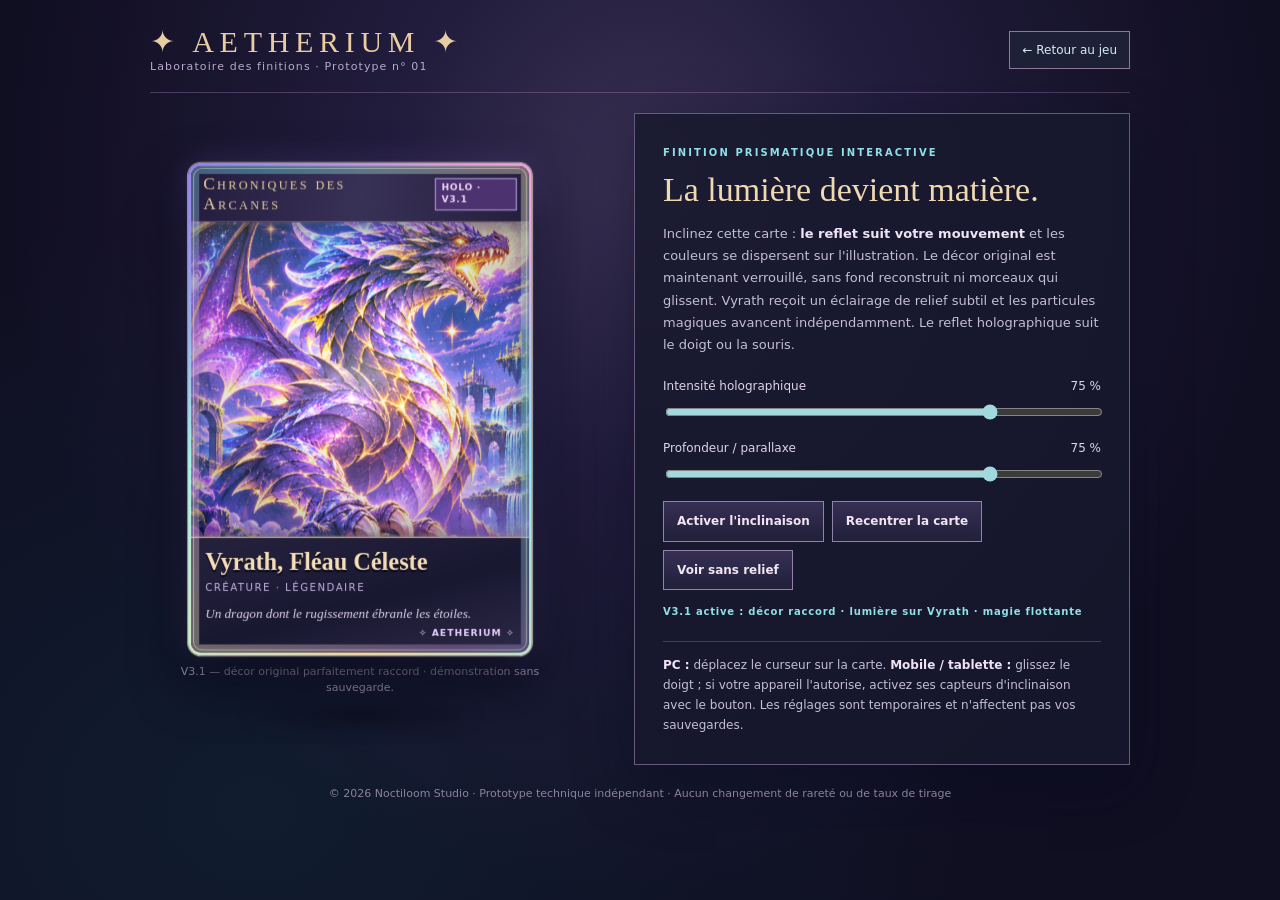
==== commit 6eb96e08: "fix(holo): V3.1 lock original artwork, remove disconnected scenery layers, subtle dragon embossed fo" ====
--- a/holographie.html
+++ b/holographie.html
@@ -21,7 +21,7 @@
     main{display:grid;grid-template-columns:minmax(270px,420px) minmax(260px,1fr);align-items:center;justify-content:center;gap:clamp(18px,5vw,65px)}
     .stage{min-width:0;display:grid;justify-items:center;perspective:1050px;padding:28px 20px 42px;touch-action:pan-y;user-select:none;-webkit-user-select:none;position:relative}
     .stage::before{content:"";position:absolute;pointer-events:none;bottom:11px;left:50%;width:min(65%,240px);height:26px;transform:translateX(-50%);border-radius:50%;background:radial-gradient(ellipse,#03030caf,transparent 70%);filter:blur(9px)}
-    .card{--x:50%;--y:50%;--rx:0deg;--ry:0deg;--a:0deg;--strength:.75;--bgx:0px;--bgy:0px;--fgx:0px;--fgy:0px;--mdx:0px;--mdy:0px;--mgx:0px;--mgy:0px;--shadowx:0px;--shadowy:0px;position:relative;isolation:isolate;display:flex;flex-direction:column;width:min(100%,340px);aspect-ratio:3/4.3;border:3px solid transparent;border-radius:13px;overflow:hidden;cursor:crosshair;transform:rotateX(var(--rx)) rotateY(var(--ry)) translateZ(12px);transform-style:preserve-3d;transition:transform 160ms ease-out,box-shadow 160ms ease-out;will-change:transform;
+    .card{--x:50%;--y:50%;--rx:0deg;--ry:0deg;--a:0deg;--strength:.75;--fgx:0px;--fgy:0px;--mgx:0px;--mgy:0px;--depth-light:.75;--shadowx:0px;--shadowy:0px;position:relative;isolation:isolate;display:flex;flex-direction:column;width:min(100%,340px);aspect-ratio:3/4.3;border:3px solid transparent;border-radius:13px;overflow:hidden;cursor:crosshair;transform:rotateX(var(--rx)) rotateY(var(--ry)) translateZ(12px);transform-style:preserve-3d;transition:transform 160ms ease-out,box-shadow 160ms ease-out;will-change:transform;
       background:linear-gradient(160deg,#352d52,#100f28) padding-box,conic-gradient(from var(--a),#f8dca7,#a7f5ed,#9587ee,#f3a7df,#8dedff,#f8dca7) border-box;
       box-shadow:0 0 0 1px #f5e7c9a8,var(--shadowx) calc(24px + var(--shadowy)) 55px #070817d9,0 0 35px #9f82e643}
     .card::before{content:"";pointer-events:none;position:absolute;z-index:7;inset:2px;border:1px solid #fff6cd80;border-radius:9px}
@@ -31,17 +31,21 @@
     .mark{font:600 9px/1.3 system-ui,sans-serif;letter-spacing:.08em;color:#f1d7f4;background:#4c3370;padding:3px 6px;border:1px solid #b6a0dc}
     .art{position:relative;flex:1;min-height:0;overflow:hidden;isolation:isolate;background:#15152b;border-bottom:2px solid #d1b98f}
     .art img{display:block;position:absolute;inset:0;width:100%;height:100%;object-fit:cover;object-position:50% 45%;image-rendering:auto;filter:none;pointer-events:none}
-    /* V3: four physically independent, transparent authored layers.
-       The original source art remains the fallback and comparison baseline.
-       Matching image transforms preserve pixel alignment at neutral tilt. */
-    .art .fallback{z-index:0;transform:scale(1.085);transition:opacity 180ms ease}
-    .art .layer{opacity:0;transform-origin:center;transition:transform 105ms ease-out,opacity 220ms ease}
-    .art.has-layers:not(.is-flat) .layer{opacity:1}
-    .art.has-layers:not(.is-flat) .fallback{opacity:0}
-    .art .backdrop{z-index:1;transform:translate3d(var(--bgx),var(--bgy),0) scale(1.085)}
-    .art .midground{z-index:2;transform:translate3d(var(--mdx),var(--mdy),0) scale(1.085)}
-    .art .foreground{z-index:3;transform:translate3d(var(--fgx),var(--fgy),0) scale(1.085)}
+    /* V3.1: Keep the approved full-resolution painting locked in place.
+       Reconstructed background and midground are intentionally NOT rendered.
+       The imperfect alpha cutout is used as a gentle lighting emboss only:
+       it never replaces, exposes or shifts the scenery under the dragon. */
+    .art .fallback{z-index:0;transform:scale(1.085)}
+    .art .layer{opacity:0;transform-origin:center;transition:transform 120ms ease-out,opacity 180ms ease}
+    .art.has-layers:not(.is-flat) .foreground{opacity:calc(var(--depth-light) * .43)}
+    .art.has-layers:not(.is-flat) .magic{opacity:calc(var(--strength) * .85)}
+    .art .foreground{
+      z-index:3;transform:translate3d(var(--fgx),var(--fgy),0) scale(1.085);
+      mix-blend-mode:screen;filter:brightness(1.2) saturate(1.1);
+    }
     .art .magic{z-index:4;transform:translate3d(var(--mgx),var(--mgy),0) scale(1.085);mix-blend-mode:screen}
+    .art.is-flat .foreground,.art.is-flat .magic{opacity:0!important}
+    .art.is-flat .foil,.art.is-flat .facet,.art.is-flat .spectral{opacity:0!important}
     .art .depth{position:absolute;inset:0;pointer-events:none;z-index:5;background:radial-gradient(ellipse at 49% 45%,transparent 28%,#0f123a45 88%)}
     .art .depth::before{content:"";position:absolute;inset:0;box-shadow:inset 0 0 24px #08091ec1,inset 0 0 4px #d8b9f273;pointer-events:none}
     .art .foil{position:absolute;inset:-2%;z-index:6;pointer-events:none;opacity:calc(var(--strength) * .75);mix-blend-mode:screen;
@@ -102,11 +106,9 @@
     <main>
       <div class="stage">
         <article id="card" class="card" tabindex="0" aria-label="Prototype de carte holographique Vyrath, Fléau Céleste. Déplacez la souris, le doigt, ou utilisez les flèches du clavier.">
-          <div class="card-top"><span>Chroniques des Arcanes</span><span class="mark">HOLO · V3 ALPHA</span></div>
+          <div class="card-top"><span>Chroniques des Arcanes</span><span class="mark">HOLO · V3.1</span></div>
           <div class="art">
             <img class="fallback" src="./assets/cards/vyrath-fleau-celeste.webp" alt="Illustration originale en pixel art HD de Vyrath, Fléau Céleste" draggable="false">
-            <img class="layer backdrop" src="./assets/cards/holo/vyrath/background.webp" alt="" aria-hidden="true" draggable="false">
-            <img class="layer midground" src="./assets/cards/holo/vyrath/midground.webp" alt="" aria-hidden="true" draggable="false">
             <img class="layer foreground" src="./assets/cards/holo/vyrath/subject.webp" alt="" aria-hidden="true" draggable="false">
             <img class="layer magic" src="./assets/cards/holo/vyrath/magic.webp" alt="" aria-hidden="true" draggable="false">
             <div class="depth"></div><div class="foil"></div><div class="facet"></div><div class="spectral"></div>
@@ -119,12 +121,12 @@
           </div>
           <div class="iridescent"></div>
         </article>
-        <p class="note">Test visuel uniquement — aucune carte ajoutée à votre collection.</p>
+        <p class="note">V3.1 — décor original parfaitement raccord · démonstration sans sauvegarde.</p>
       </div>
       <section class="panel" aria-label="Réglages du prototype">
         <span class="eyebrow">Finition prismatique interactive</span>
         <h2>La lumière devient matière.</h2>
-        <p>Inclinez cette carte : <strong>le reflet suit votre mouvement</strong> et les couleurs se dispersent sur l'illustration. Quatre calques WebP indépendants — décor reconstruit, ruines, dragon et magie — créent une véritable parallaxe. Le reflet irisé se déplace au-dessus du pixel art HD. Prototype de détourage encore en cours de finition.</p>
+        <p>Inclinez cette carte : <strong>le reflet suit votre mouvement</strong> et les couleurs se dispersent sur l'illustration. Le décor original est maintenant verrouillé, sans fond reconstruit ni morceaux qui glissent. Vyrath reçoit un éclairage de relief subtil et les particules magiques avancent indépendamment. Le reflet holographique suit le doigt ou la souris.</p>
         <div class="controls">
           <div>
             <label class="control-label" for="intensity"><span>Intensité holographique</span><output id="value" for="intensity">75 %</output></label>
@@ -137,7 +139,7 @@
           <div class="buttons">
             <button id="tilt" type="button" hidden>Activer l'inclinaison</button>
             <button id="reset" type="button">Recentrer la carte</button>
-            <button id="compare" type="button" disabled>Voir l’image originale</button>
+            <button id="compare" type="button" disabled>Voir sans relief</button>
           </div>
           <div id="status" role="status" aria-live="polite" class="eyebrow" style="letter-spacing:.08em;text-transform:none">Souris, doigt ou flèches du clavier</div>
         </div>
@@ -176,18 +178,17 @@
         card.style.setProperty('--a',Math.round((lastX*.75+lastY*.25)*360)+'deg');
         const amount=reduced?0:Number(depth.value)/100;
         const dx=(lastX-.5)*2,dy=(lastY-.5)*2;
-        card.style.setProperty('--bgx',(-dx*3*amount).toFixed(2)+'px');
-        card.style.setProperty('--bgy',(-dy*3*amount).toFixed(2)+'px');
-        card.style.setProperty('--mdx',(dx*4*amount).toFixed(2)+'px');
-        card.style.setProperty('--mdy',(dy*4*amount).toFixed(2)+'px');
-        card.style.setProperty('--fgx',(dx*12*amount).toFixed(2)+'px');
-        card.style.setProperty('--fgy',(dy*10*amount).toFixed(2)+'px');
-        card.style.setProperty('--mgx',(dx*17*amount).toFixed(2)+'px');
-        card.style.setProperty('--mgy',(dy*15*amount).toFixed(2)+'px');
-        card.style.setProperty('--shadowx',(-dx*16*amount).toFixed(2)+'px');
-        card.style.setProperty('--shadowy',(-dy*6*amount).toFixed(2)+'px');
-        card.style.setProperty('--ry',reduced?'0deg':(dx*15*amount).toFixed(2)+'deg');
-        card.style.setProperty('--rx',reduced?'0deg':(-dy*13*amount).toFixed(2)+'deg');
+        // Shadow and tilt deliver depth without displacing a single scenic pixel.
+        // Overlay moves <= 1 CSS px, preventing a visible duplicate silhouette.
+        card.style.setProperty('--depth-light',amount.toFixed(2));
+        card.style.setProperty('--fgx',(dx*0.9*amount).toFixed(2)+'px');
+        card.style.setProperty('--fgy',(dy*0.7*amount).toFixed(2)+'px');
+        card.style.setProperty('--mgx',(dx*7*amount).toFixed(2)+'px');
+        card.style.setProperty('--mgy',(dy*6*amount).toFixed(2)+'px');
+        card.style.setProperty('--shadowx',(-dx*14*amount).toFixed(2)+'px');
+        card.style.setProperty('--shadowy',(-dy*5*amount).toFixed(2)+'px');
+        card.style.setProperty('--ry',reduced?'0deg':(dx*8*amount).toFixed(2)+'deg');
+        card.style.setProperty('--rx',reduced?'0deg':(-dy*8*amount).toFixed(2)+'deg');
       });
     }
     function point(event){
@@ -216,14 +217,14 @@
       if(results.every(Boolean)){
         art.classList.add('has-layers');
         compare.disabled=false;
-        status.textContent='V3 active : 4 plans séparés · souris, doigt ou clavier';
+        status.textContent='V3.1 active : décor raccord · lumière sur Vyrath · magie flottante';
       }else{
         status.textContent='Calques indisponibles : illustration originale conservée.';
       }
     });
     compare.addEventListener('click',()=>{
       art.classList.toggle('is-flat');
-      compare.textContent=art.classList.contains('is-flat')?'Revenir aux 4 calques':'Voir l’image originale';
+      compare.textContent=art.classList.contains('is-flat')?'Réactiver le relief':'Voir sans relief';
     });
     reset.addEventListener('click',()=>{gyro=false;render(.5,.5);status.textContent='Carte recentrée — contrôle tactile / souris';tilt.textContent='Activer l’inclinaison'});
     function orient(e){
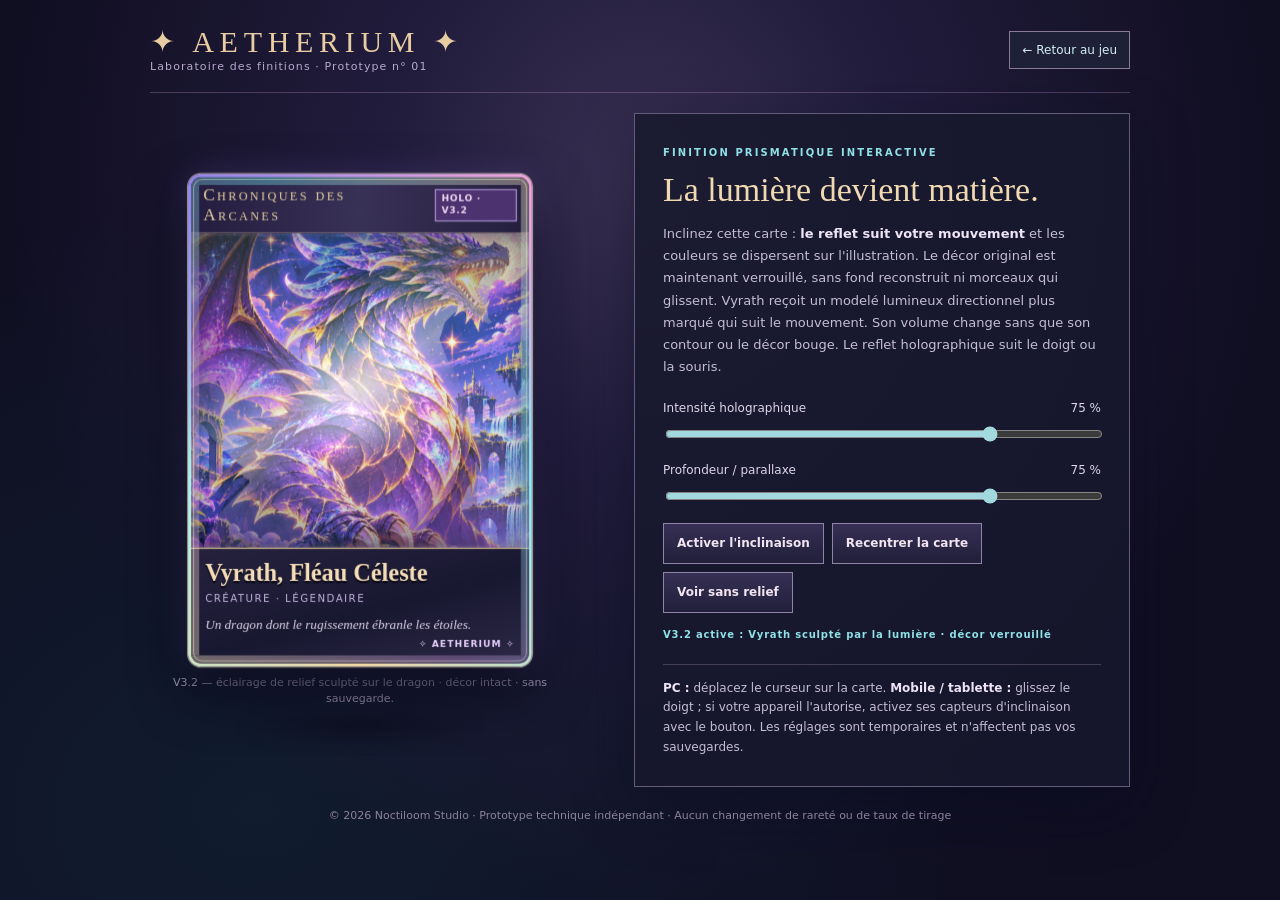
==== commit 963b1c2c: "feat(holo): Vyrath V3.2 dynamic sculpted lighting and stronger depth with locked scenery" ====
--- a/holographie.html
+++ b/holographie.html
@@ -21,7 +21,7 @@
     main{display:grid;grid-template-columns:minmax(270px,420px) minmax(260px,1fr);align-items:center;justify-content:center;gap:clamp(18px,5vw,65px)}
     .stage{min-width:0;display:grid;justify-items:center;perspective:1050px;padding:28px 20px 42px;touch-action:pan-y;user-select:none;-webkit-user-select:none;position:relative}
     .stage::before{content:"";position:absolute;pointer-events:none;bottom:11px;left:50%;width:min(65%,240px);height:26px;transform:translateX(-50%);border-radius:50%;background:radial-gradient(ellipse,#03030caf,transparent 70%);filter:blur(9px)}
-    .card{--x:50%;--y:50%;--rx:0deg;--ry:0deg;--a:0deg;--strength:.75;--fgx:0px;--fgy:0px;--mgx:0px;--mgy:0px;--depth-light:.75;--shadowx:0px;--shadowy:0px;position:relative;isolation:isolate;display:flex;flex-direction:column;width:min(100%,340px);aspect-ratio:3/4.3;border:3px solid transparent;border-radius:13px;overflow:hidden;cursor:crosshair;transform:rotateX(var(--rx)) rotateY(var(--ry)) translateZ(12px);transform-style:preserve-3d;transition:transform 160ms ease-out,box-shadow 160ms ease-out;will-change:transform;
+    .card{--x:50%;--y:50%;--rx:0deg;--ry:0deg;--a:0deg;--strength:.75;--fgx:0px;--fgy:0px;--mgx:0px;--mgy:0px;--depth-light:.75;--light-x:38%;--light-y:30%;--light-angle:125deg;--shadowx:0px;--shadowy:0px;position:relative;isolation:isolate;display:flex;flex-direction:column;width:min(100%,340px);aspect-ratio:3/4.3;border:3px solid transparent;border-radius:13px;overflow:hidden;cursor:crosshair;transform:rotateX(var(--rx)) rotateY(var(--ry)) translateZ(12px);transform-style:preserve-3d;transition:transform 160ms ease-out,box-shadow 160ms ease-out;will-change:transform;
       background:linear-gradient(160deg,#352d52,#100f28) padding-box,conic-gradient(from var(--a),#f8dca7,#a7f5ed,#9587ee,#f3a7df,#8dedff,#f8dca7) border-box;
       box-shadow:0 0 0 1px #f5e7c9a8,var(--shadowx) calc(24px + var(--shadowy)) 55px #070817d9,0 0 35px #9f82e643}
     .card::before{content:"";pointer-events:none;position:absolute;z-index:7;inset:2px;border:1px solid #fff6cd80;border-radius:9px}
@@ -31,20 +31,47 @@
     .mark{font:600 9px/1.3 system-ui,sans-serif;letter-spacing:.08em;color:#f1d7f4;background:#4c3370;padding:3px 6px;border:1px solid #b6a0dc}
     .art{position:relative;flex:1;min-height:0;overflow:hidden;isolation:isolate;background:#15152b;border-bottom:2px solid #d1b98f}
     .art img{display:block;position:absolute;inset:0;width:100%;height:100%;object-fit:cover;object-position:50% 45%;image-rendering:auto;filter:none;pointer-events:none}
-    /* V3.1: Keep the approved full-resolution painting locked in place.
-       Reconstructed background and midground are intentionally NOT rendered.
-       The imperfect alpha cutout is used as a gentle lighting emboss only:
-       it never replaces, exposes or shifts the scenery under the dragon. */
+    /* V3.2 sculpted foil: scene and original dragon pixels never translate.
+       The actual subject alpha becomes a dynamic-light stencil, aligned with
+       object-fit:cover at 50% 45%. No rebuilt backdrop or duplicate outline. */
     .art .fallback{z-index:0;transform:scale(1.085)}
     .art .layer{opacity:0;transform-origin:center;transition:transform 120ms ease-out,opacity 180ms ease}
-    .art.has-layers:not(.is-flat) .foreground{opacity:calc(var(--depth-light) * .43)}
-    .art.has-layers:not(.is-flat) .magic{opacity:calc(var(--strength) * .85)}
-    .art .foreground{
-      z-index:3;transform:translate3d(var(--fgx),var(--fgy),0) scale(1.085);
-      mix-blend-mode:screen;filter:brightness(1.2) saturate(1.1);
-    }
-    .art .magic{z-index:4;transform:translate3d(var(--mgx),var(--mgy),0) scale(1.085);mix-blend-mode:screen}
-    .art.is-flat .foreground,.art.is-flat .magic{opacity:0!important}
+    .art .foreground{z-index:1;opacity:0!important;transform:scale(1.085)}
+    .art .magic{z-index:5;transform:translate3d(var(--mgx),var(--mgy),0) scale(1.085);mix-blend-mode:screen}
+    .art.has-layers:not(.is-flat) .magic{opacity:calc(var(--strength) * .95)}
+    .art .dragon-shade,.art .dragon-sculpt{
+      pointer-events:none;position:absolute;inset:0;
+      transform:scale(1.085);opacity:0;
+      -webkit-mask-image:url("./assets/cards/holo/vyrath/subject.webp");
+      mask-image:url("./assets/cards/holo/vyrath/subject.webp");
+      -webkit-mask-size:cover;mask-size:cover;
+      -webkit-mask-position:50% 45%;mask-position:50% 45%;
+      -webkit-mask-repeat:no-repeat;mask-repeat:no-repeat;
+      transition:opacity 160ms ease;
+    }
+    /* Directional occlusion makes the dragon's raised surfaces feel rounded,
+       without modifying a single environmental pixel. */
+    .art .dragon-shade{
+      z-index:2;mix-blend-mode:multiply;
+      background:
+        linear-gradient(var(--light-angle),#100b33cc 3%,#34224a66 23%,transparent 44%,transparent 65%,#0a082d70 100%),
+        radial-gradient(ellipse 55% 62% at var(--light-x) var(--light-y),
+          transparent 13%,#0c092f3b 65%,#06071c95 100%);
+    }
+    .art .dragon-sculpt{
+      z-index:3;mix-blend-mode:screen;
+      background:
+        radial-gradient(ellipse 42% 49% at var(--light-x) var(--light-y),
+          #fff9e4e8 0%,#f0d2f6b4 13%,#9cedff7d 24%,#ac8cf12e 43%,transparent 66%),
+        linear-gradient(calc(var(--light-angle) + 8deg),
+          transparent 12%,#a36de000 26%,#9aebff4a 40%,#fff1d9af 49%,
+          #b28eff55 57%,transparent 73%);
+      filter:saturate(1.3);
+    }
+    .art.has-layers:not(.is-flat) .dragon-shade{opacity:calc(var(--depth-light) * .85)}
+    .art.has-layers:not(.is-flat) .dragon-sculpt{opacity:calc(var(--depth-light) * .92)}
+    .art.is-flat .foreground,.art.is-flat .magic,
+    .art.is-flat .dragon-shade,.art.is-flat .dragon-sculpt{opacity:0!important}
     .art.is-flat .foil,.art.is-flat .facet,.art.is-flat .spectral{opacity:0!important}
     .art .depth{position:absolute;inset:0;pointer-events:none;z-index:5;background:radial-gradient(ellipse at 49% 45%,transparent 28%,#0f123a45 88%)}
     .art .depth::before{content:"";position:absolute;inset:0;box-shadow:inset 0 0 24px #08091ec1,inset 0 0 4px #d8b9f273;pointer-events:none}
@@ -106,10 +133,12 @@
     <main>
       <div class="stage">
         <article id="card" class="card" tabindex="0" aria-label="Prototype de carte holographique Vyrath, Fléau Céleste. Déplacez la souris, le doigt, ou utilisez les flèches du clavier.">
-          <div class="card-top"><span>Chroniques des Arcanes</span><span class="mark">HOLO · V3.1</span></div>
+          <div class="card-top"><span>Chroniques des Arcanes</span><span class="mark">HOLO · V3.2</span></div>
           <div class="art">
             <img class="fallback" src="./assets/cards/vyrath-fleau-celeste.webp" alt="Illustration originale en pixel art HD de Vyrath, Fléau Céleste" draggable="false">
             <img class="layer foreground" src="./assets/cards/holo/vyrath/subject.webp" alt="" aria-hidden="true" draggable="false">
+            <div class="dragon-shade" aria-hidden="true"></div>
+            <div class="dragon-sculpt" aria-hidden="true"></div>
             <img class="layer magic" src="./assets/cards/holo/vyrath/magic.webp" alt="" aria-hidden="true" draggable="false">
             <div class="depth"></div><div class="foil"></div><div class="facet"></div><div class="spectral"></div>
           </div>
@@ -121,12 +150,12 @@
           </div>
           <div class="iridescent"></div>
         </article>
-        <p class="note">V3.1 — décor original parfaitement raccord · démonstration sans sauvegarde.</p>
+        <p class="note">V3.2 — éclairage de relief sculpté sur le dragon · décor intact · sans sauvegarde.</p>
       </div>
       <section class="panel" aria-label="Réglages du prototype">
         <span class="eyebrow">Finition prismatique interactive</span>
         <h2>La lumière devient matière.</h2>
-        <p>Inclinez cette carte : <strong>le reflet suit votre mouvement</strong> et les couleurs se dispersent sur l'illustration. Le décor original est maintenant verrouillé, sans fond reconstruit ni morceaux qui glissent. Vyrath reçoit un éclairage de relief subtil et les particules magiques avancent indépendamment. Le reflet holographique suit le doigt ou la souris.</p>
+        <p>Inclinez cette carte : <strong>le reflet suit votre mouvement</strong> et les couleurs se dispersent sur l'illustration. Le décor original est maintenant verrouillé, sans fond reconstruit ni morceaux qui glissent. Vyrath reçoit un modelé lumineux directionnel plus marqué qui suit le mouvement. Son volume change sans que son contour ou le décor bouge. Le reflet holographique suit le doigt ou la souris.</p>
         <div class="controls">
           <div>
             <label class="control-label" for="intensity"><span>Intensité holographique</span><output id="value" for="intensity">75 %</output></label>
@@ -176,19 +205,20 @@
         card.style.setProperty('--x',(lastX*100).toFixed(2)+'%');
         card.style.setProperty('--y',(lastY*100).toFixed(2)+'%');
         card.style.setProperty('--a',Math.round((lastX*.75+lastY*.25)*360)+'deg');
+        // Lighting follows pointer in the illustration's coordinate system.
+        card.style.setProperty('--light-x',(14+lastX*72).toFixed(2)+'%');
+        card.style.setProperty('--light-y',(10+lastY*78).toFixed(2)+'%');
+        card.style.setProperty('--light-angle',(68+lastX*120+lastY*22).toFixed(2)+'deg');
         const amount=reduced?0:Number(depth.value)/100;
         const dx=(lastX-.5)*2,dy=(lastY-.5)*2;
-        // Shadow and tilt deliver depth without displacing a single scenic pixel.
-        // Overlay moves <= 1 CSS px, preventing a visible duplicate silhouette.
+        // Stronger light and card tilt without any cutout translation or ghosting.
         card.style.setProperty('--depth-light',amount.toFixed(2));
-        card.style.setProperty('--fgx',(dx*0.9*amount).toFixed(2)+'px');
-        card.style.setProperty('--fgy',(dy*0.7*amount).toFixed(2)+'px');
         card.style.setProperty('--mgx',(dx*7*amount).toFixed(2)+'px');
         card.style.setProperty('--mgy',(dy*6*amount).toFixed(2)+'px');
         card.style.setProperty('--shadowx',(-dx*14*amount).toFixed(2)+'px');
         card.style.setProperty('--shadowy',(-dy*5*amount).toFixed(2)+'px');
-        card.style.setProperty('--ry',reduced?'0deg':(dx*8*amount).toFixed(2)+'deg');
-        card.style.setProperty('--rx',reduced?'0deg':(-dy*8*amount).toFixed(2)+'deg');
+        card.style.setProperty('--ry',reduced?'0deg':(dx*11*amount).toFixed(2)+'deg');
+        card.style.setProperty('--rx',reduced?'0deg':(-dy*10*amount).toFixed(2)+'deg');
       });
     }
     function point(event){
@@ -217,7 +247,7 @@
       if(results.every(Boolean)){
         art.classList.add('has-layers');
         compare.disabled=false;
-        status.textContent='V3.1 active : décor raccord · lumière sur Vyrath · magie flottante';
+        status.textContent='V3.2 active : Vyrath sculpté par la lumière · décor verrouillé';
       }else{
         status.textContent='Calques indisponibles : illustration originale conservée.';
       }
